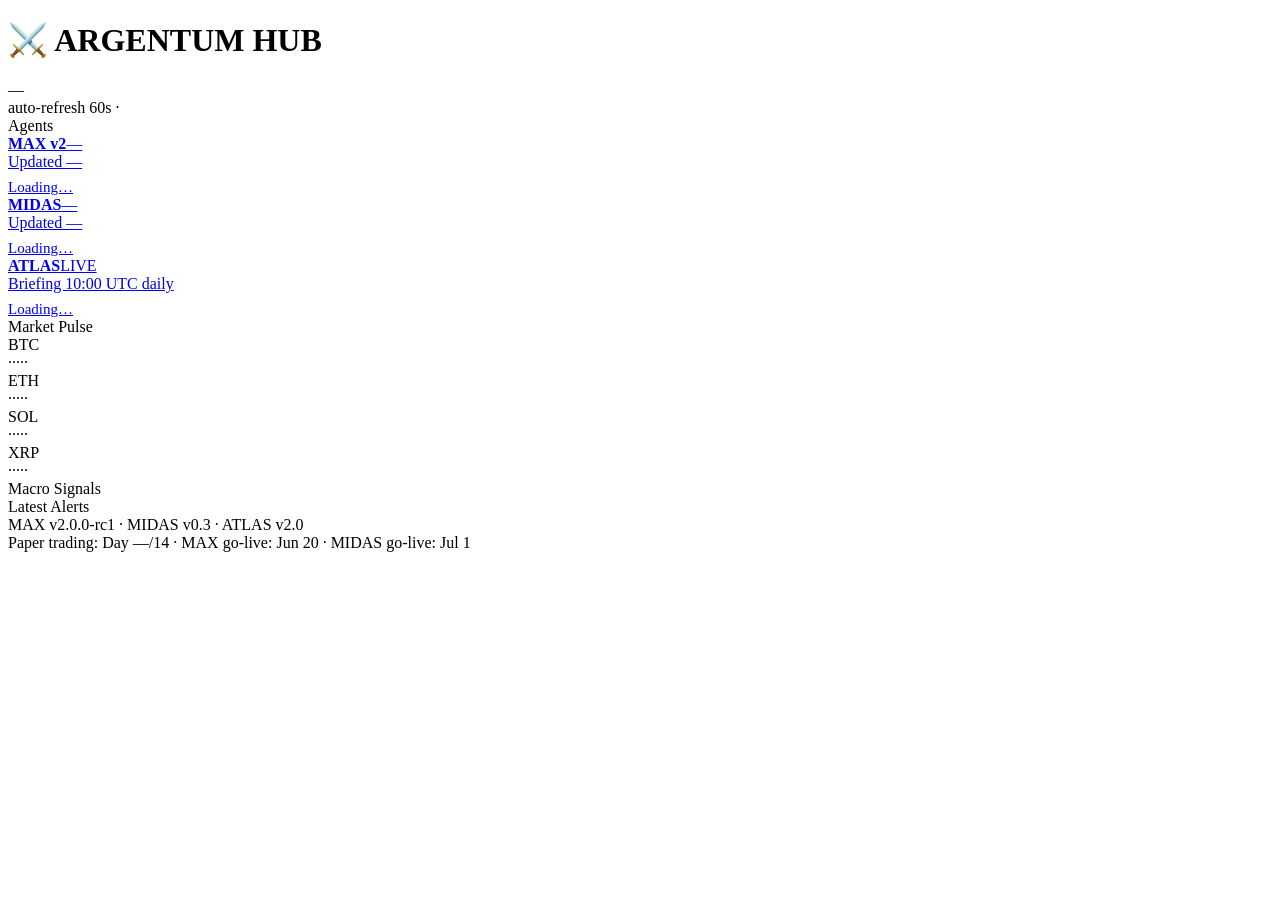
==== index.html @ d1ebe37f "Task 2: index.html — command center (agents, market pulse, signals, alerts) Co-Authored-By: Claude O" ====
<!DOCTYPE html>
<html lang="en">
<head>
<meta charset="UTF-8">
<meta name="viewport" content="width=device-width, initial-scale=1.0">
<meta name="theme-color" content="#0d1117">
<title>⚔️ Argentum Hub</title>
<link rel="icon" href="data:image/svg+xml,<svg xmlns='http://www.w3.org/2000/svg' viewBox='0 0 100 100'><text y='.9em' font-size='90'>⚔️</text></svg>">
<link rel="apple-touch-icon" href="data:image/svg+xml,<svg xmlns='http://www.w3.org/2000/svg' viewBox='0 0 100 100'><text y='.9em' font-size='90'>⚔️</text></svg>">
<link rel="preconnect" href="https://fonts.googleapis.com">
<link href="https://fonts.googleapis.com/css2?family=JetBrains+Mono:wght@400;700&display=swap" rel="stylesheet">
<link rel="stylesheet" href="assets/style.css">
</head>
<body>

<header class="hub-header">
  <h1>⚔️ ARGENTUM HUB</h1>
  <div class="meta">
    <span id="clock">—</span><br>
    <span>auto-refresh 60s · <span id="globalflag"></span></span>
  </div>
</header>

<!-- AGENT STATUS ROW -->
<div class="section-title">Agents</div>
<div class="grid grid-3" id="agents">
  <a class="card clickable" href="max.html">
    <div class="row-flex"><strong>MAX v2</strong><span class="spacer"></span><span id="max-badge">—</span></div>
    <div class="card-sub" id="max-heartbeat">Updated —</div>
    <div class="card-value" style="font-size:15px;margin-top:8px" id="max-metric">Loading…</div>
  </a>
  <a class="card clickable" href="midas.html">
    <div class="row-flex"><strong>MIDAS</strong><span class="spacer"></span><span id="midas-badge">—</span></div>
    <div class="card-sub" id="midas-heartbeat">Updated —</div>
    <div class="card-value" style="font-size:15px;margin-top:8px" id="midas-metric">Loading…</div>
  </a>
  <a class="card clickable" href="atlas.html">
    <div class="row-flex"><strong>ATLAS</strong><span class="spacer"></span><span class="badge badge-live"><span class="dot"></span>LIVE</span></div>
    <div class="card-sub" id="atlas-heartbeat">Briefing 10:00 UTC daily</div>
    <div class="card-value" style="font-size:15px;margin-top:8px" id="atlas-metric">Loading…</div>
  </a>
</div>

<!-- MARKET PULSE -->
<div class="section-title">Market Pulse <span id="prices-flag"></span></div>
<div class="grid grid-4" id="prices">
  <div class="card price-card"><div class="card-label">BTC</div><div class="price skeleton sk-value">·····</div></div>
  <div class="card price-card"><div class="card-label">ETH</div><div class="price skeleton sk-value">·····</div></div>
  <div class="card price-card"><div class="card-label">SOL</div><div class="price skeleton sk-value">·····</div></div>
  <div class="card price-card"><div class="card-label">XRP</div><div class="price skeleton sk-value">·····</div></div>
</div>

<!-- MACRO SIGNALS -->
<div class="section-title">Macro Signals <span id="signals-flag"></span></div>
<div class="feed" id="signals"><div class="card skeleton sk-line"></div></div>

<!-- ALERTS -->
<div class="section-title">Latest Alerts <span id="alerts-flag"></span></div>
<div class="feed" id="alerts"><div class="card skeleton sk-line"></div></div>

<footer class="hub-footer" id="footer">
  MAX v2.0.0-rc1 · MIDAS v0.3 · ATLAS v2.0<br>
  Paper trading: Day <span id="f-day">—</span>/14 · MAX go-live: Jun 20 · MIDAS go-live: Jul 1
</footer>

<script src="assets/hub.js"></script>
<script>
tickClock('clock');

async function loadAgents() {
  // MAX
  const dt = await loadData(SUPABASE_MAX, 'directional_trades', 'order=opened_at.desc', MOCK.directional_trades);
  const rs = await loadData(SUPABASE_MAX, 'risk_state_v2', 'limit=1', MOCK.risk_state);
  const closed = dt.rows.filter(t => t.status === 'closed');
  setHTML('max-badge', `<span class="badge badge-paper">PAPER</span>`);
  setHTML('max-heartbeat', `Updated ${timeAgo(rs.rows[0] && rs.rows[0].updated_at)}`);
  setHTML('max-metric', `Paper Day ${paperDay()}/14 · ${closed.length} closed trades`);

  // MIDAS
  const snap = await loadData(SUPABASE_MIDAS, 'portfolio_snapshots', 'order=snapshot_at.desc&limit=1', [MOCK.portfolio_snapshot]);
  const s = snap.rows[0] || MOCK.portfolio_snapshot;
  const crypto = s.pillar_allocs && s.pillar_allocs.crypto ? s.pillar_allocs.crypto : { actual_pct: 0, deviation_pp: 0 };
  setHTML('midas-badge', `<span class="badge badge-paper">PAPER</span>`);
  setHTML('midas-heartbeat', `Updated ${timeAgo(s.snapshot_at)}`);
  setHTML('midas-metric', `${formatUSD(s.total_usd, 0)} · Crypto ${formatNum(crypto.actual_pct,0)}% (${pctSpan(crypto.deviation_pp,0).replace('%','pp')})`);

  // ATLAS (derive sentiment from latest macro signals)
  const sig = await loadData(SUPABASE_MIDAS, 'macro_signals', 'order=updated_at.desc&limit=10', MOCK.macro_signals);
  const bull = sig.rows.filter(x => x.bias === 'bullish').length;
  const bear = sig.rows.filter(x => x.bias === 'bearish').length;
  const mood = bull > bear ? '🟢 BULLISH' : bear > bull ? '🔴 BEARISH' : '🟡 NEUTRAL';
  setHTML('atlas-metric', `Sentiment: ${mood} · F&G: 72`);

  setHTML('f-day', paperDay());
  setFlag('globalflag', (dt.source === 'live' || snap.source === 'live') ? 'live' : 'mock');
}

async function loadPrices() {
  const ASSETS = [
    { id: 'bitcoin', label: 'BTC' }, { id: 'ethereum', label: 'ETH' },
    { id: 'solana', label: 'SOL' }, { id: 'ripple', label: 'XRP' }
  ];
  const r = await fetchPrices(ASSETS.map(a => a.id));
  const data = r.ok ? r.data : MOCK.prices;
  setFlag('prices-flag', r.ok ? 'live' : 'mock');
  el('prices').innerHTML = ASSETS.map(a => {
    const d = data[a.id] || { usd: 0, usd_24h_change: 0 };
    const chg = d.usd_24h_change || 0;
    const arrow = chg >= 0 ? '▲' : '▼';
    return `<div class="card price-card">
      <div class="card-label">${a.label}</div>
      <div class="price">${formatUSD(d.usd, d.usd < 10 ? 4 : 2)}</div>
      <div class="chg ${pnlClass(chg)}">${formatPct(chg)} ${arrow}</div>
    </div>`;
  }).join('');
}

async function loadSignals() {
  const r = await loadData(SUPABASE_MIDAS, 'macro_signals', 'order=updated_at.desc&limit=5', MOCK.macro_signals);
  setFlag('signals-flag', r.source);
  if (!r.rows.length) { setHTML('signals', `<div class="card empty-state">No macro signals</div>`); return; }
  el('signals').innerHTML = r.rows.map(s => {
    const biasCls = s.bias === 'bullish' ? 'pos' : s.bias === 'bearish' ? 'neg' : 'flat';
    return `<div class="feed-item">
      ${sourceBadge(s.source)}
      <span class="headline"><strong>${s.symbol}</strong> · <span class="${biasCls}">${(s.bias||'').toUpperCase()}</span></span>
      <span class="mono-sm">conf ${formatNum((s.confidence||0)*100, 0)}%</span>
      <span class="when">${timeAgo(s.updated_at)}</span>
    </div>`;
  }).join('');
}

async function loadAlerts() {
  const since = new Date(Date.now() - 86400000).toISOString();
  const r = await loadData(SUPABASE_MAX, 'error_log',
    `level=in.(WARNING,ERROR)&occurred_at=gte.${since}&order=occurred_at.desc&limit=3`, MOCK.error_log);
  setFlag('alerts-flag', r.source);
  if (!r.rows.length) { setHTML('alerts', `<div class="card empty-state">No alerts in last 24h ✅</div>`); return; }
  el('alerts').innerHTML = r.rows.map(a => {
    const lvl = (a.level || '').toLowerCase();
    const icon = lvl === 'error' ? '🔴' : '⚠️';
    return `<div class="feed-item lvl-${lvl}">
      <span>${icon}</span>
      <span class="headline"><strong>${a.logger_name || 'system'}</strong> · ${a.message || ''}</span>
      <span class="when">${timeAgo(a.occurred_at)}</span>
    </div>`;
  }).join('');
}

function refreshAll() { loadAgents(); loadPrices(); loadSignals(); loadAlerts(); }
autoRefresh(refreshAll, 60);
</script>
</body>
</html>
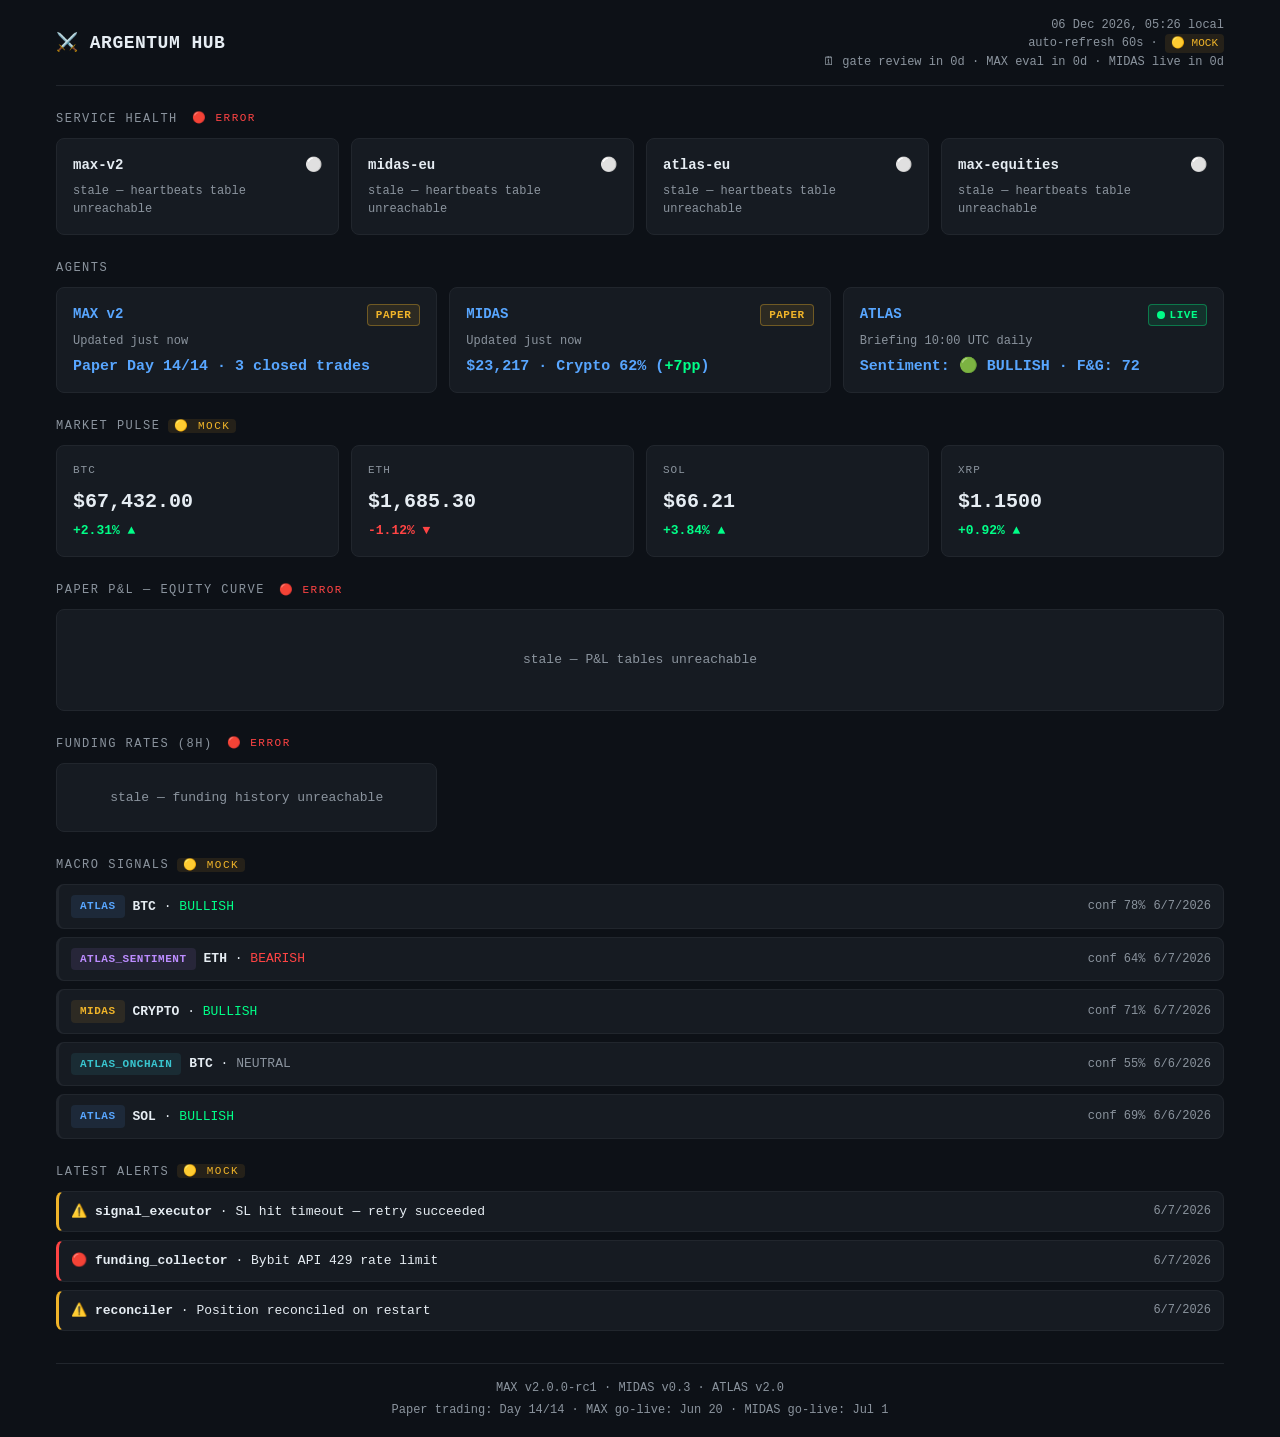
==== commit af5fd77c: "Phase FORTRESS: Hub live ops dashboard v2 Service health from service_heartbeats (both projects), pa" ====
--- a/index.html
+++ b/index.html
@@ -17,9 +17,16 @@
   <h1>⚔️ ARGENTUM HUB</h1>
   <div class="meta">
     <span id="clock">—</span><br>
-    <span>auto-refresh 60s · <span id="globalflag"></span></span>
+    <span>auto-refresh 60s · <span id="globalflag"></span></span><br>
+    <span class="mono-sm" id="countdown">—</span>
   </div>
 </header>
+
+<!-- SERVICE HEALTH (Phase FORTRESS v2 — service_heartbeats, both projects) -->
+<div class="section-title">Service Health <span id="health-flag"></span></div>
+<div class="grid grid-4" id="health">
+  <div class="card skeleton sk-line"></div>
+</div>
 
 <!-- AGENT STATUS ROW -->
 <div class="section-title">Agents</div>
@@ -50,6 +57,16 @@
   <div class="card price-card"><div class="card-label">XRP</div><div class="price skeleton sk-value">·····</div></div>
 </div>
 
+<!-- PAPER P&L (Phase FORTRESS v2) -->
+<div class="section-title">Paper P&amp;L — equity curve <span id="equity-flag"></span></div>
+<div class="card" id="equity"><div class="skeleton sk-line"></div></div>
+
+<!-- FUNDING SNAPSHOT (Phase FORTRESS v2) -->
+<div class="section-title">Funding Rates (8h) <span id="funding-flag"></span></div>
+<div class="grid grid-3" id="funding">
+  <div class="card skeleton sk-line"></div>
+</div>
+
 <!-- MACRO SIGNALS -->
 <div class="section-title">Macro Signals <span id="signals-flag"></span></div>
 <div class="feed" id="signals"><div class="card skeleton sk-line"></div></div>
@@ -115,8 +132,113 @@
   }).join('');
 }
 
+/* ── Phase FORTRESS v2 panels ─────────────────────────────────────── */
+
+const KEEPERS = [
+  { name: 'max-v2',       project: SUPABASE_MAX },
+  { name: 'midas-eu',     project: SUPABASE_MIDAS },
+  { name: 'atlas-eu',     project: SUPABASE_MIDAS },
+  { name: 'max-equities', project: SUPABASE_MIDAS }
+];
+
+async function loadHealth() {
+  const [maxHb, sharedHb] = await Promise.all([
+    fetchSupabase(SUPABASE_MAX, 'service_heartbeats', 'select=service_name,last_beat_at,status'),
+    fetchSupabase(SUPABASE_MIDAS, 'service_heartbeats', 'select=service_name,last_beat_at,status')
+  ]);
+  const rows = [...(maxHb.ok ? maxHb.data : []), ...(sharedHb.ok ? sharedHb.data : [])];
+  const byName = Object.fromEntries(rows.map(r => [r.service_name, r]));
+  const anyLive = maxHb.ok || sharedHb.ok;
+  setFlag('health-flag', anyLive ? 'live' : 'err');
+  el('health').innerHTML = KEEPERS.map(svc => {
+    const hb = byName[svc.name];
+    let icon = '🔴', sub = 'no heartbeat row';
+    if (hb && hb.last_beat_at) {
+      const ageMin = (Date.now() - new Date(hb.last_beat_at).getTime()) / 60000;
+      icon = ageMin <= 15 ? '✅' : '🔴';
+      sub = `beat ${timeAgo(hb.last_beat_at)} · ${hb.status || '?'}`;
+    } else if (!anyLive) {
+      icon = '⚪'; sub = 'stale — heartbeats table unreachable';
+    }
+    return `<div class="card">
+      <div class="row-flex"><strong>${svc.name}</strong><span class="spacer"></span><span>${icon}</span></div>
+      <div class="card-sub">${sub}</div>
+    </div>`;
+  }).join('');
+}
+
+async function loadEquity() {
+  const since = new Date(Date.now() - 86400000).toISOString();
+  const [closedR, eqR] = await Promise.all([
+    fetchSupabase(SUPABASE_MAX, 'directional_trades',
+      'status=eq.closed&select=closed_at,realized_pnl&order=closed_at.asc&limit=500'),
+    fetchSupabase(SUPABASE_MIDAS, 'equity_trades',
+      'status=eq.closed&select=closed_at,pnl_usd&order=closed_at.asc&limit=500')
+  ]);
+  if (!closedR.ok && !eqR.ok) {
+    setFlag('equity-flag', 'err');
+    setHTML('equity', `<div class="empty-state">stale — P&L tables unreachable</div>`);
+    return;
+  }
+  setFlag('equity-flag', 'live');
+  const closed = closedR.ok ? closedR.data : [];
+  const eqTrades = eqR.ok ? eqR.data : [];
+  const pnlOf = t => Number(t.realized_pnl ?? t.pnl_usd ?? 0);
+  let cum = 0;
+  const curve = closed.map(t => (cum += pnlOf(t)));
+  const total = cum;
+  const day = arr => arr.filter(t => (t.closed_at || '') >= since)
+                        .reduce((s, t) => s + pnlOf(t), 0);
+  const eqTotal = eqTrades.reduce((s, t) => s + pnlOf(t), 0);
+  setHTML('equity', `
+    <div class="row-flex">
+      <span class="mono-sm">MAX cumulative: <strong class="${pnlClass(total)}">${formatUSD(total)}</strong>
+        · 24h: <span class="${pnlClass(day(closed))}">${formatUSD(day(closed))}</span></span>
+      <span class="spacer"></span>
+      <span class="mono-sm">Equities: <strong class="${pnlClass(eqTotal)}">${formatUSD(eqTotal)}</strong>
+        · 24h: <span class="${pnlClass(day(eqTrades))}">${formatUSD(day(eqTrades))}</span></span>
+    </div>
+    ${sparklineSVG(curve)}
+    <div class="card-sub">${closed.length} closed MAX paper trades · curve = cumulative realized P&amp;L</div>`);
+}
+
+async function loadFunding() {
+  const r = await fetchSupabase(SUPABASE_MAX, 'funding_rate_history',
+    'select=symbol,funding_rate,annual_rate,recorded_at&order=recorded_at.desc&limit=30');
+  if (!r.ok) {
+    setFlag('funding-flag', 'err');
+    setHTML('funding', `<div class="card empty-state">stale — funding history unreachable</div>`);
+    return;
+  }
+  setFlag('funding-flag', 'live');
+  const latest = {};
+  for (const row of r.data) if (!latest[row.symbol]) latest[row.symbol] = row;
+  const syms = ['BTCUSDT', 'ETHUSDT', 'SOLUSDT'];
+  el('funding').innerHTML = syms.map(s => {
+    const f = latest[s];
+    if (!f) return `<div class="card"><div class="card-label">${baseSymbol(s)}</div>
+      <div class="empty-state">no rows</div></div>`;
+    const rate = Number(f.funding_rate || 0);
+    return `<div class="card">
+      <div class="card-label">${baseSymbol(s)}</div>
+      <div class="price ${pnlClass(rate)}">${(rate * 100).toFixed(4)}%</div>
+      <div class="card-sub">≈ ${formatPct((f.annual_rate || 0) * 100, 1)} APR · ${timeAgo(f.recorded_at)}</div>
+    </div>`;
+  }).join('');
+}
+
+function updateCountdown() {
+  setHTML('countdown',
+    `🗓 gate review in ${daysTo('2026-06-17')}d · MAX eval in ${daysTo(PAPER.maxGoLive)}d · MIDAS live in ${daysTo(PAPER.midasGoLive)}d`);
+}
+
 async function loadSignals() {
-  const r = await loadData(SUPABASE_MIDAS, 'macro_signals', 'order=updated_at.desc&limit=5', MOCK.macro_signals);
+  // canonical home is the MAX project (ATLAS Phase-B writer); fall back to the
+  // shared project until the anon SELECT grant lands in MAX (Santiago item)
+  let r = await loadData(SUPABASE_MAX, 'macro_signals', 'order=updated_at.desc&limit=5');
+  if (!r.rows.length) {
+    r = await loadData(SUPABASE_MIDAS, 'macro_signals', 'order=updated_at.desc&limit=5', MOCK.macro_signals);
+  }
   setFlag('signals-flag', r.source);
   if (!r.rows.length) { setHTML('signals', `<div class="card empty-state">No macro signals</div>`); return; }
   el('signals').innerHTML = r.rows.map(s => {
@@ -132,8 +254,18 @@
 
 async function loadAlerts() {
   const since = new Date(Date.now() - 86400000).toISOString();
-  const r = await loadData(SUPABASE_MAX, 'error_log',
-    `level=in.(WARNING,ERROR)&occurred_at=gte.${since}&order=occurred_at.desc&limit=3`, MOCK.error_log);
+  // v2: merge error feeds from BOTH projects (MAX + shared)
+  const q = `level=in.(WARNING,ERROR)&occurred_at=gte.${since}&order=occurred_at.desc&limit=4`;
+  const [a1, a2] = await Promise.all([
+    fetchSupabase(SUPABASE_MAX, 'error_log', q),
+    fetchSupabase(SUPABASE_MIDAS, 'error_log', q)
+  ]);
+  const merged = [...(a1.ok ? a1.data : []), ...(a2.ok ? a2.data : [])]
+    .sort((x, y) => (y.occurred_at || '').localeCompare(x.occurred_at || ''))
+    .slice(0, 6);
+  const r = (a1.ok || a2.ok)
+    ? { rows: merged, source: 'live' }
+    : { rows: MOCK.error_log || [], source: 'mock' };
   setFlag('alerts-flag', r.source);
   if (!r.rows.length) { setHTML('alerts', `<div class="card empty-state">No alerts in last 24h ✅</div>`); return; }
   el('alerts').innerHTML = r.rows.map(a => {
@@ -147,7 +279,10 @@
   }).join('');
 }
 
-function refreshAll() { loadAgents(); loadPrices(); loadSignals(); loadAlerts(); }
+function refreshAll() {
+  loadHealth(); loadAgents(); loadPrices(); loadEquity();
+  loadFunding(); loadSignals(); loadAlerts(); updateCountdown();
+}
 autoRefresh(refreshAll, 60);
 </script>
 </body>
--- a/assets/style.css
+++ b/assets/style.css
@@ -0,0 +1,300 @@
+/* ===================================================================
+   ARGENTUM HUB — Shared Design System
+   Bloomberg terminal meets Argentum brand. Mobile-first.
+   =================================================================== */
+
+:root {
+  --bg:          #0d1117;
+  --card:        #161b22;
+  --border:      #21262d;
+  --green:       #00ff88;
+  --gold:        #f0b429;
+  --red:         #ff4444;
+  --blue:        #58a6ff;
+  --purple:      #bc8cff;
+  --teal:        #39c5cf;
+  --text:        #e6edf3;
+  --text-dim:    #8b949e;
+  --radius:      8px;
+  --mono: 'JetBrains Mono', ui-monospace, SFMono-Regular, 'SF Mono',
+          Menlo, Consolas, 'Liberation Mono', monospace;
+}
+
+* { box-sizing: border-box; margin: 0; padding: 0; }
+
+html { -webkit-text-size-adjust: 100%; }
+
+body {
+  background: var(--bg);
+  color: var(--text);
+  font-family: var(--mono);
+  font-size: 14px;
+  line-height: 1.5;
+  padding: 16px;
+  max-width: 1200px;
+  margin: 0 auto;
+  -webkit-font-smoothing: antialiased;
+}
+
+a { color: var(--blue); text-decoration: none; }
+a:hover { text-decoration: underline; }
+
+/* ---------- Header ---------- */
+.hub-header {
+  display: flex;
+  flex-wrap: wrap;
+  align-items: center;
+  gap: 8px 16px;
+  padding-bottom: 14px;
+  margin-bottom: 18px;
+  border-bottom: 1px solid var(--border);
+}
+.hub-header h1 {
+  font-size: 18px;
+  font-weight: 700;
+  letter-spacing: 0.5px;
+}
+.hub-header .meta {
+  color: var(--text-dim);
+  font-size: 12px;
+  margin-left: auto;
+  text-align: right;
+}
+.hub-header .meta span { display: inline-block; }
+
+.back-link {
+  display: inline-block;
+  margin-bottom: 14px;
+  font-size: 13px;
+  color: var(--text-dim);
+}
+.back-link:hover { color: var(--blue); }
+
+/* ---------- Section titles ---------- */
+.section-title {
+  font-size: 12px;
+  text-transform: uppercase;
+  letter-spacing: 1.5px;
+  color: var(--text-dim);
+  margin: 24px 0 10px;
+  display: flex;
+  align-items: center;
+  gap: 8px;
+}
+
+/* ---------- Cards ---------- */
+.card {
+  background: var(--card);
+  border: 1px solid var(--border);
+  border-radius: var(--radius);
+  padding: 16px;
+}
+.card.clickable { cursor: pointer; transition: border-color .15s, transform .15s; }
+.card.clickable:hover { border-color: var(--blue); transform: translateY(-2px); }
+.card-label {
+  font-size: 11px;
+  text-transform: uppercase;
+  letter-spacing: 1px;
+  color: var(--text-dim);
+  margin-bottom: 8px;
+}
+.card-value { font-size: 24px; font-weight: 700; line-height: 1.2; }
+.card-sub { font-size: 12px; color: var(--text-dim); margin-top: 6px; }
+
+/* ---------- Grids ---------- */
+.grid { display: grid; gap: 12px; }
+.grid-2 { grid-template-columns: repeat(2, 1fr); }
+.grid-3 { grid-template-columns: repeat(3, 1fr); }
+.grid-4 { grid-template-columns: repeat(4, 1fr); }
+
+@media (max-width: 820px) {
+  .grid-3, .grid-4 { grid-template-columns: repeat(2, 1fr); }
+}
+@media (max-width: 520px) {
+  body { padding: 12px; }
+  .grid-2, .grid-3, .grid-4 { grid-template-columns: 1fr; }
+  .card-value { font-size: 20px; }
+  .hub-header .meta { margin-left: 0; text-align: left; width: 100%; }
+}
+
+/* ---------- Status badges ---------- */
+.badge {
+  display: inline-flex;
+  align-items: center;
+  gap: 5px;
+  font-size: 11px;
+  font-weight: 700;
+  text-transform: uppercase;
+  letter-spacing: 0.5px;
+  padding: 2px 8px;
+  border-radius: 4px;
+  border: 1px solid transparent;
+  white-space: nowrap;
+}
+.badge-live      { color: var(--green); background: rgba(0,255,136,.10); border-color: rgba(0,255,136,.35); }
+.badge-paper     { color: var(--gold);  background: rgba(240,180,41,.10); border-color: rgba(240,180,41,.35); }
+.badge-suspended { color: var(--red);   background: rgba(255,68,68,.10);  border-color: rgba(255,68,68,.35); }
+.badge-building  { color: var(--blue);  background: rgba(88,166,255,.10); border-color: rgba(88,166,255,.35); }
+.badge-neutral   { color: var(--text-dim); background: rgba(139,148,158,.10); border-color: rgba(139,148,158,.35); }
+
+/* source badges */
+.src-atlas           { color: var(--blue);   background: rgba(88,166,255,.10); }
+.src-atlas_sentiment { color: var(--purple); background: rgba(188,140,255,.10); }
+.src-midas           { color: var(--gold);   background: rgba(240,180,41,.10); }
+.src-atlas_onchain   { color: var(--teal);   background: rgba(57,197,207,.10); }
+
+/* ---------- Pulsing live dot ---------- */
+.dot {
+  width: 8px; height: 8px;
+  border-radius: 50%;
+  display: inline-block;
+  background: var(--green);
+  box-shadow: 0 0 0 0 rgba(0,255,136,.7);
+  animation: pulse 2s infinite;
+}
+.dot.red   { background: var(--red);  box-shadow: 0 0 0 0 rgba(255,68,68,.7); animation: pulse-red 2s infinite; }
+.dot.gold  { background: var(--gold); animation: none; box-shadow: none; }
+.dot.dim   { background: var(--text-dim); animation: none; box-shadow: none; }
+@keyframes pulse {
+  0%   { box-shadow: 0 0 0 0 rgba(0,255,136,.7); }
+  70%  { box-shadow: 0 0 0 6px rgba(0,255,136,0); }
+  100% { box-shadow: 0 0 0 0 rgba(0,255,136,0); }
+}
+@keyframes pulse-red {
+  0%   { box-shadow: 0 0 0 0 rgba(255,68,68,.7); }
+  70%  { box-shadow: 0 0 0 6px rgba(255,68,68,0); }
+  100% { box-shadow: 0 0 0 0 rgba(255,68,68,0); }
+}
+
+/* ---------- Values / colors ---------- */
+.pos { color: var(--green); }
+.neg { color: var(--red); }
+.flat { color: var(--text-dim); }
+.gold { color: var(--gold); }
+.blue { color: var(--blue); }
+
+/* ---------- Tables ---------- */
+.table-wrap { overflow-x: auto; border: 1px solid var(--border); border-radius: var(--radius); }
+table { width: 100%; border-collapse: collapse; font-size: 13px; white-space: nowrap; }
+thead th {
+  text-align: left;
+  font-size: 11px;
+  text-transform: uppercase;
+  letter-spacing: 0.5px;
+  color: var(--text-dim);
+  padding: 10px 12px;
+  border-bottom: 1px solid var(--border);
+  background: var(--card);
+  position: sticky;
+  top: 0;
+}
+tbody td { padding: 9px 12px; border-bottom: 1px solid var(--border); }
+tbody tr:nth-child(even) { background: rgba(255,255,255,.02); }
+tbody tr:last-child td { border-bottom: none; }
+tr.row-pos { background: rgba(0,255,136,.05) !important; }
+tr.row-neg { background: rgba(255,68,68,.05) !important; }
+.empty-state { padding: 24px; text-align: center; color: var(--text-dim); font-size: 13px; }
+
+/* ---------- Feed / timeline ---------- */
+.feed { display: flex; flex-direction: column; gap: 8px; }
+.feed-item {
+  background: var(--card);
+  border: 1px solid var(--border);
+  border-left: 3px solid var(--border);
+  border-radius: var(--radius);
+  padding: 10px 12px;
+  font-size: 13px;
+  display: flex;
+  flex-wrap: wrap;
+  align-items: center;
+  gap: 8px;
+}
+.feed-item.lvl-warning { border-left-color: var(--gold); }
+.feed-item.lvl-error   { border-left-color: var(--red); }
+.feed-item .when { color: var(--text-dim); font-size: 12px; margin-left: auto; }
+.feed-item .headline { flex: 1 1 auto; min-width: 120px; }
+
+/* ---------- Filter buttons ---------- */
+.filters { display: flex; flex-wrap: wrap; gap: 6px; margin-bottom: 10px; }
+.filter-btn {
+  font: inherit;
+  font-size: 11px;
+  text-transform: uppercase;
+  letter-spacing: 0.5px;
+  color: var(--text-dim);
+  background: var(--card);
+  border: 1px solid var(--border);
+  border-radius: 4px;
+  padding: 4px 10px;
+  cursor: pointer;
+}
+.filter-btn.active { color: var(--bg); background: var(--blue); border-color: var(--blue); font-weight: 700; }
+
+/* ---------- Refresh button ---------- */
+.btn {
+  font: inherit;
+  font-size: 12px;
+  color: var(--text);
+  background: var(--card);
+  border: 1px solid var(--border);
+  border-radius: 4px;
+  padding: 5px 12px;
+  cursor: pointer;
+}
+.btn:hover { border-color: var(--blue); }
+
+/* ---------- Chart container ---------- */
+.chart-box { position: relative; height: 280px; width: 100%; }
+@media (max-width: 520px) { .chart-box { height: 220px; } }
+
+/* ---------- Loading skeleton ---------- */
+.skeleton {
+  background: linear-gradient(90deg, var(--card) 25%, #1c232c 50%, var(--card) 75%);
+  background-size: 200% 100%;
+  animation: shimmer 1.4s infinite;
+  border-radius: 4px;
+  color: transparent !important;
+}
+@keyframes shimmer {
+  0% { background-position: 200% 0; }
+  100% { background-position: -200% 0; }
+}
+.sk-line { height: 14px; margin: 6px 0; }
+.sk-value { height: 26px; width: 60%; }
+
+/* ---------- Mock / live data indicator ---------- */
+.data-flag {
+  font-size: 11px;
+  padding: 1px 6px;
+  border-radius: 4px;
+  vertical-align: middle;
+}
+.data-flag.mock { color: var(--gold); background: rgba(240,180,41,.10); }
+.data-flag.live { color: var(--green); }
+.data-flag.err  { color: var(--red); }
+
+/* ---------- Footer ---------- */
+.hub-footer {
+  margin-top: 32px;
+  padding-top: 14px;
+  border-top: 1px solid var(--border);
+  color: var(--text-dim);
+  font-size: 12px;
+  text-align: center;
+  line-height: 1.8;
+}
+
+/* ---------- Misc ---------- */
+.price-card .price { font-size: 20px; font-weight: 700; }
+.price-card .chg { font-size: 13px; font-weight: 600; margin-top: 4px; }
+.target-line { font-size: 11px; color: var(--text-dim); }
+.row-flex { display: flex; align-items: center; gap: 8px; flex-wrap: wrap; }
+.spacer { flex: 1; }
+.mono-sm { font-size: 12px; color: var(--text-dim); }
+
+/* ---------- Scrollbar ---------- */
+* { scrollbar-width: thin; scrollbar-color: var(--border) transparent; }
+*::-webkit-scrollbar { width: 8px; height: 8px; }
+*::-webkit-scrollbar-track { background: transparent; }
+*::-webkit-scrollbar-thumb { background: var(--border); border-radius: 4px; }
+*::-webkit-scrollbar-thumb:hover { background: #30363d; }
